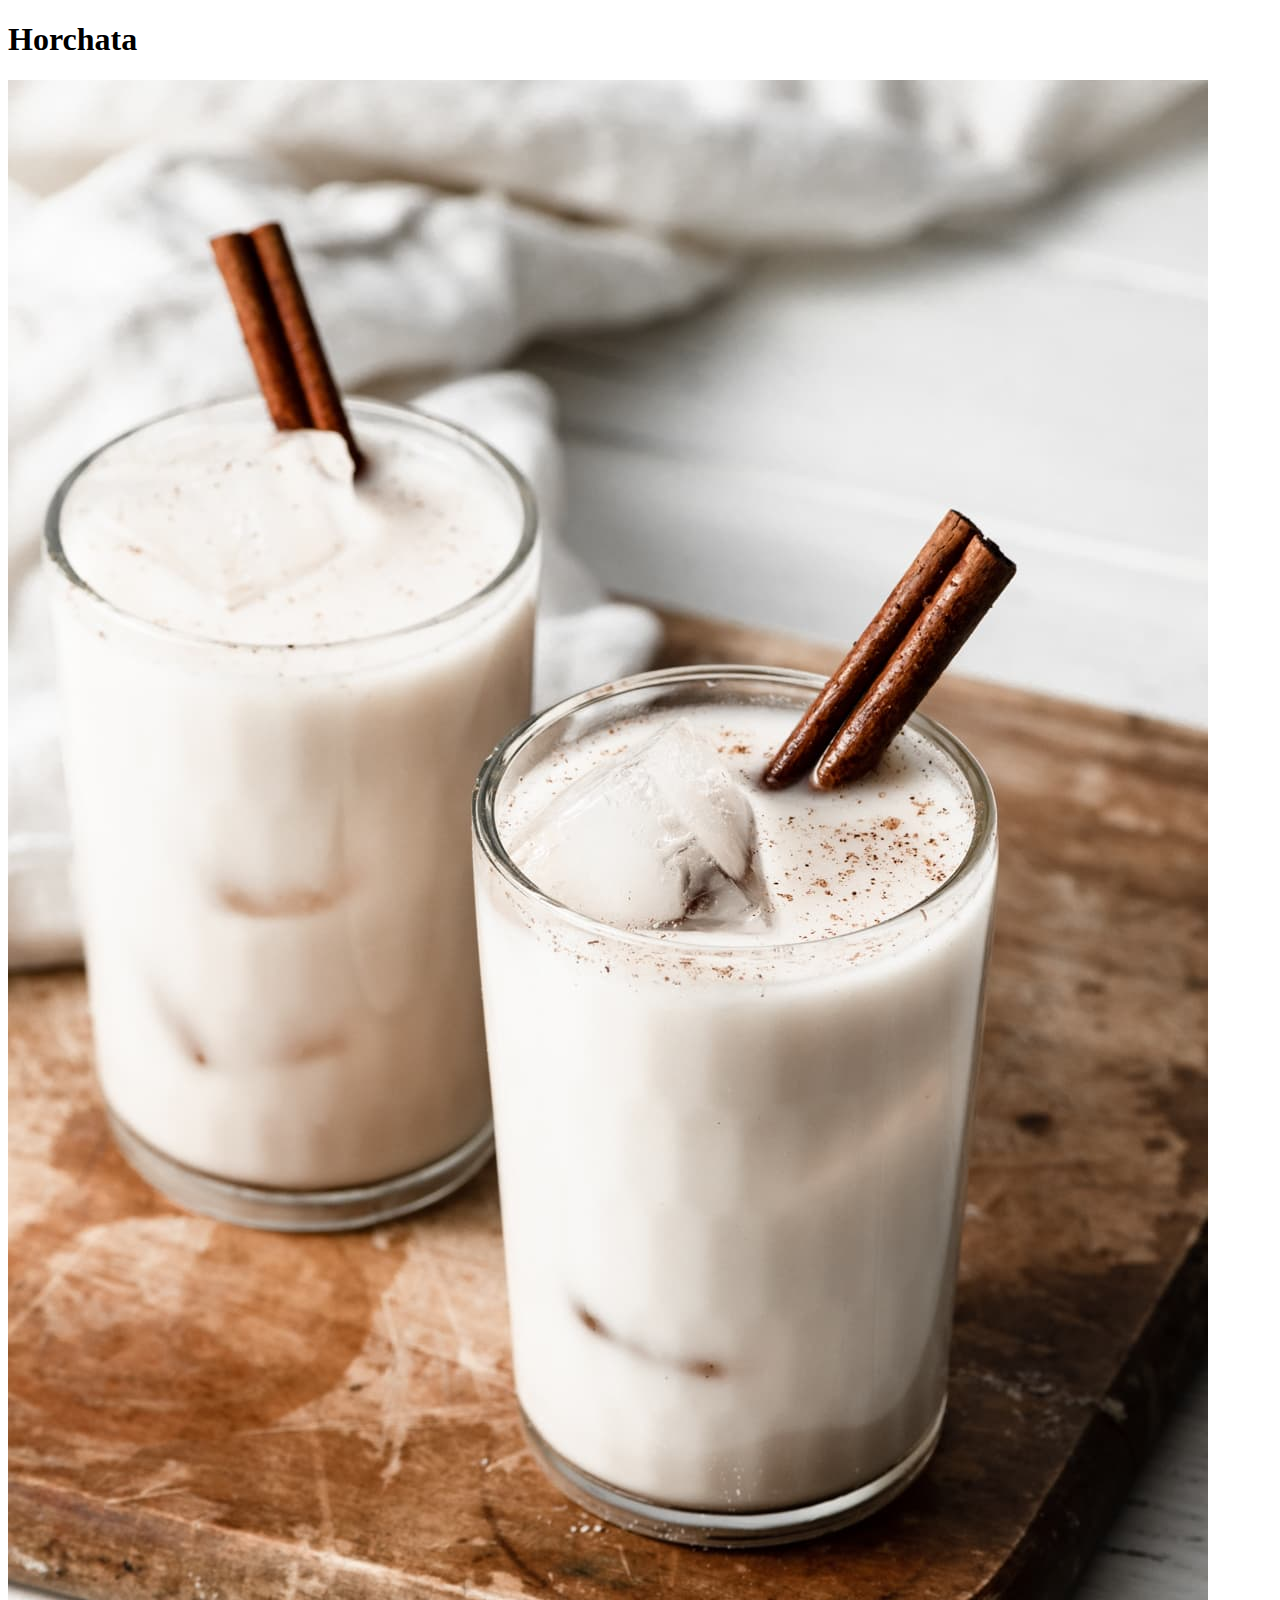
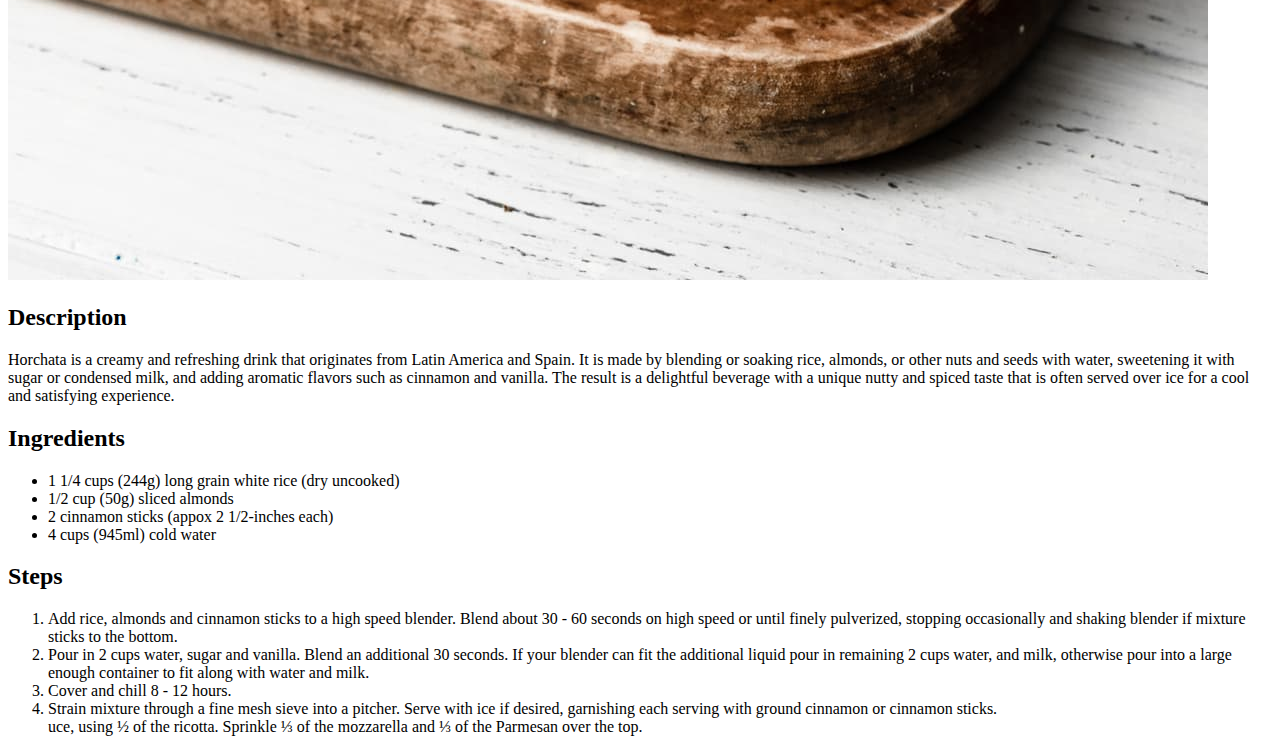
==== recipes/horchata.html @ bcc984e9 "added new links on index, menu list, and new pages" ====
<!DOCTYPE html>
<html lang="en">
<head>
    <meta charset="UTF-8">
    <meta name="viewport" content="width=device-width, initial-scale=1.0">
    <title>Document</title>
</head>
<body>
    <h1>Horchata</h1>

    <img src="horchata-6.jpg" alt="a picture of lasagna">

    <h2>Description</h2>
    <p>Horchata is a creamy and refreshing drink that originates from Latin America and Spain. It is made by blending or soaking rice, almonds, or other nuts and seeds with water, sweetening it with sugar or condensed milk, and adding aromatic flavors such as cinnamon and vanilla. The result is a delightful beverage with a unique nutty and spiced taste that is often served over ice for a cool and satisfying experience.</p>

    <h2>Ingredients</h2>
    <ul>
        <li>1 1/4 cups (244g) long grain white rice (dry uncooked)</li>
        <li>1/2 cup (50g) sliced almonds</li>
        <li>2 cinnamon sticks (appox 2 1/2-inches each)</li>
        <li>4 cups (945ml) cold water</li>
    </ul>

    <h2>Steps</h2>
    <ol>
        <li>Add rice, almonds and cinnamon sticks to a high speed blender. Blend about 30 - 60 seconds on high speed or until finely pulverized, stopping occasionally and shaking blender if mixture sticks to the bottom.</li> 
        <li>Pour in 2 cups water, sugar and vanilla. Blend an additional 30 seconds. If your blender can fit the additional liquid pour in remaining 2 cups water, and milk, otherwise pour into a large enough container to fit along with water and milk.</li>
        <li>Cover and chill 8 - 12 hours.</li>
        <li>Strain mixture through a fine mesh sieve into a pitcher. Serve with ice if desired, garnishing each serving with ground cinnamon or cinnamon sticks.</li>
        uce, using ½ of the ricotta. Sprinkle ⅓ of the mozzarella and ⅓ of the Parmesan over the top.</li>
    </ol>

</body>
</html>
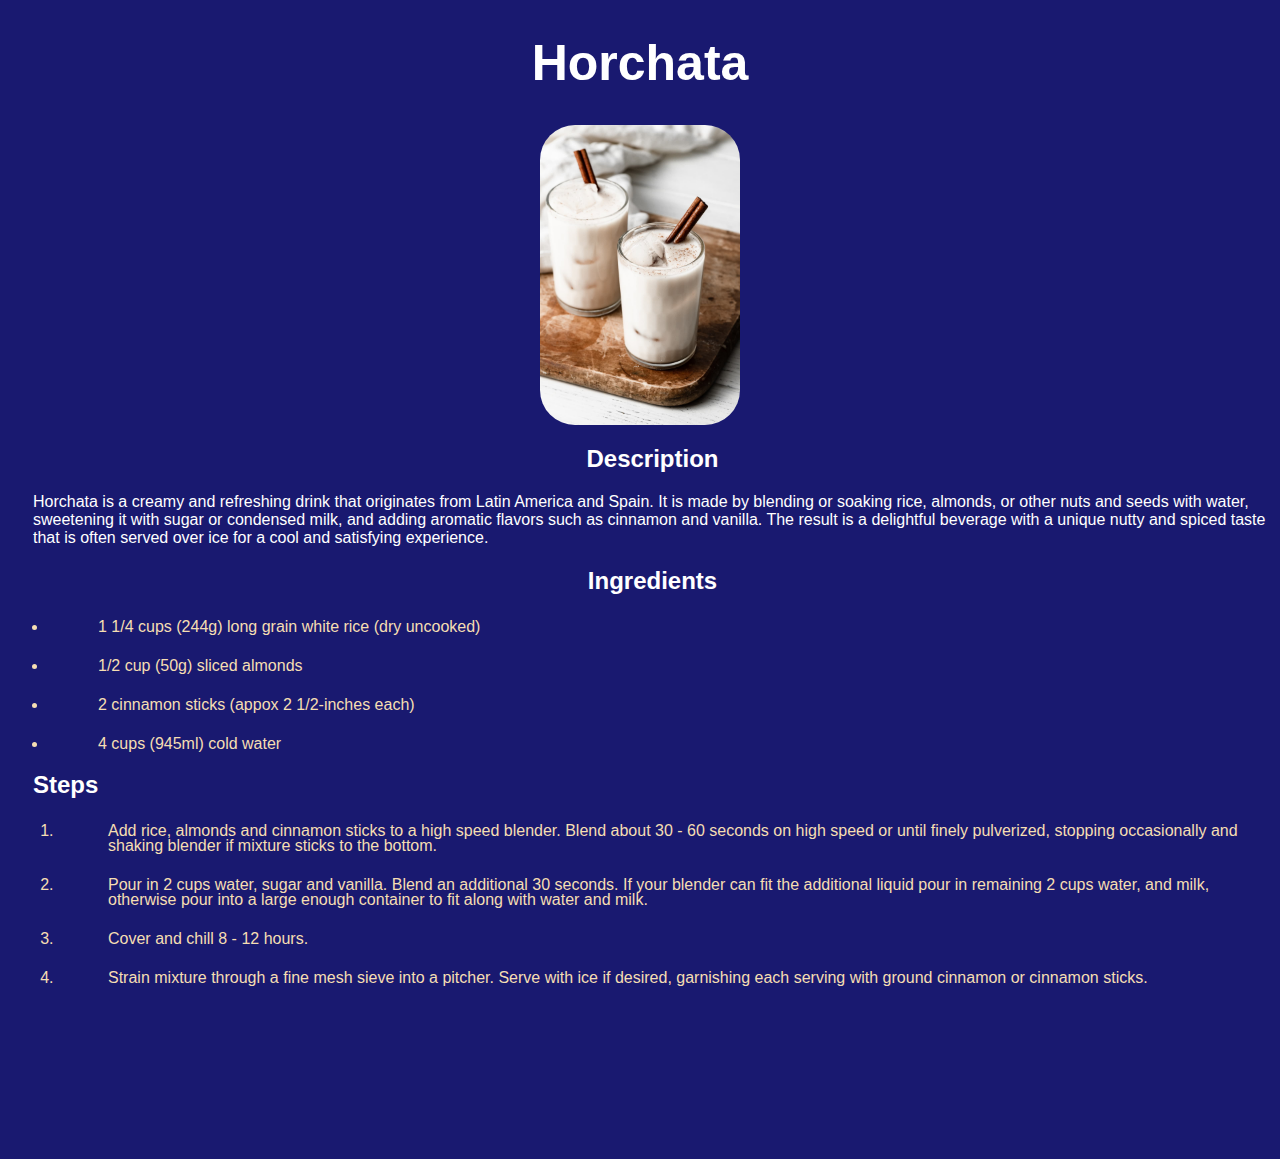
==== commit d73a8aff: "added CSS sheet, classes, and prettified horchata" ====
--- a/recipes/horchata.html
+++ b/recipes/horchata.html
@@ -4,16 +4,18 @@
     <meta charset="UTF-8">
     <meta name="viewport" content="width=device-width, initial-scale=1.0">
     <title>Document</title>
+    <link rel="stylesheet" href="../style.css">
+
 </head>
 <body>
-    <h1>Horchata</h1>
+    <h1 class="recipe-title">Horchata</h1>
 
     <img src="horchata-6.jpg" alt="a picture of lasagna">
 
-    <h2>Description</h2>
+    <h2 class="desc center-text">Description</h2>
     <p>Horchata is a creamy and refreshing drink that originates from Latin America and Spain. It is made by blending or soaking rice, almonds, or other nuts and seeds with water, sweetening it with sugar or condensed milk, and adding aromatic flavors such as cinnamon and vanilla. The result is a delightful beverage with a unique nutty and spiced taste that is often served over ice for a cool and satisfying experience.</p>
 
-    <h2>Ingredients</h2>
+    <h2 class="ingredients center-text">Ingredients</h2>
     <ul>
         <li>1 1/4 cups (244g) long grain white rice (dry uncooked)</li>
         <li>1/2 cup (50g) sliced almonds</li>
@@ -21,13 +23,12 @@
         <li>4 cups (945ml) cold water</li>
     </ul>
 
-    <h2>Steps</h2>
+    <h2 class="steps">Steps</h2>
     <ol>
         <li>Add rice, almonds and cinnamon sticks to a high speed blender. Blend about 30 - 60 seconds on high speed or until finely pulverized, stopping occasionally and shaking blender if mixture sticks to the bottom.</li> 
         <li>Pour in 2 cups water, sugar and vanilla. Blend an additional 30 seconds. If your blender can fit the additional liquid pour in remaining 2 cups water, and milk, otherwise pour into a large enough container to fit along with water and milk.</li>
         <li>Cover and chill 8 - 12 hours.</li>
         <li>Strain mixture through a fine mesh sieve into a pitcher. Serve with ice if desired, garnishing each serving with ground cinnamon or cinnamon sticks.</li>
-        uce, using ½ of the ricotta. Sprinkle ⅓ of the mozzarella and ⅓ of the Parmesan over the top.</li>
     </ol>
 
 </body>
--- a/style.css
+++ b/style.css
@@ -0,0 +1,59 @@
+* {
+    font-family:'Franklin Gothic Medium', 'Arial Narrow', Arial, sans-serif;
+    color:white;
+    background-color: midnightblue;
+
+}
+
+body {
+    padding-bottom: 150px;
+}
+
+h1 {
+    font-size: xx-large;
+}
+
+p {
+    padding-left: 25px;
+}
+
+ol { padding-left: 50px; }
+
+li { 
+  color: wheat; 
+  padding-left: 50px;
+  margin-top: 24px;
+  position: relative;
+  font-size: 16px;
+  line-height: 15px;
+}
+
+img {
+    width: 200px;
+    height: auto;
+    border-radius: 35px;
+    display: block;
+    margin-left: auto;
+    margin-right: auto;
+}
+.center-text {
+    text-align: center;
+}
+
+.recipe-title {
+    text-align: center;
+    font-size: 50px;
+}
+
+.desc {
+    padding-left: 25px;
+}
+
+.ingredients {
+    padding-left: 25px;
+}
+
+.steps {
+    padding-left: 25px
+    ;
+}